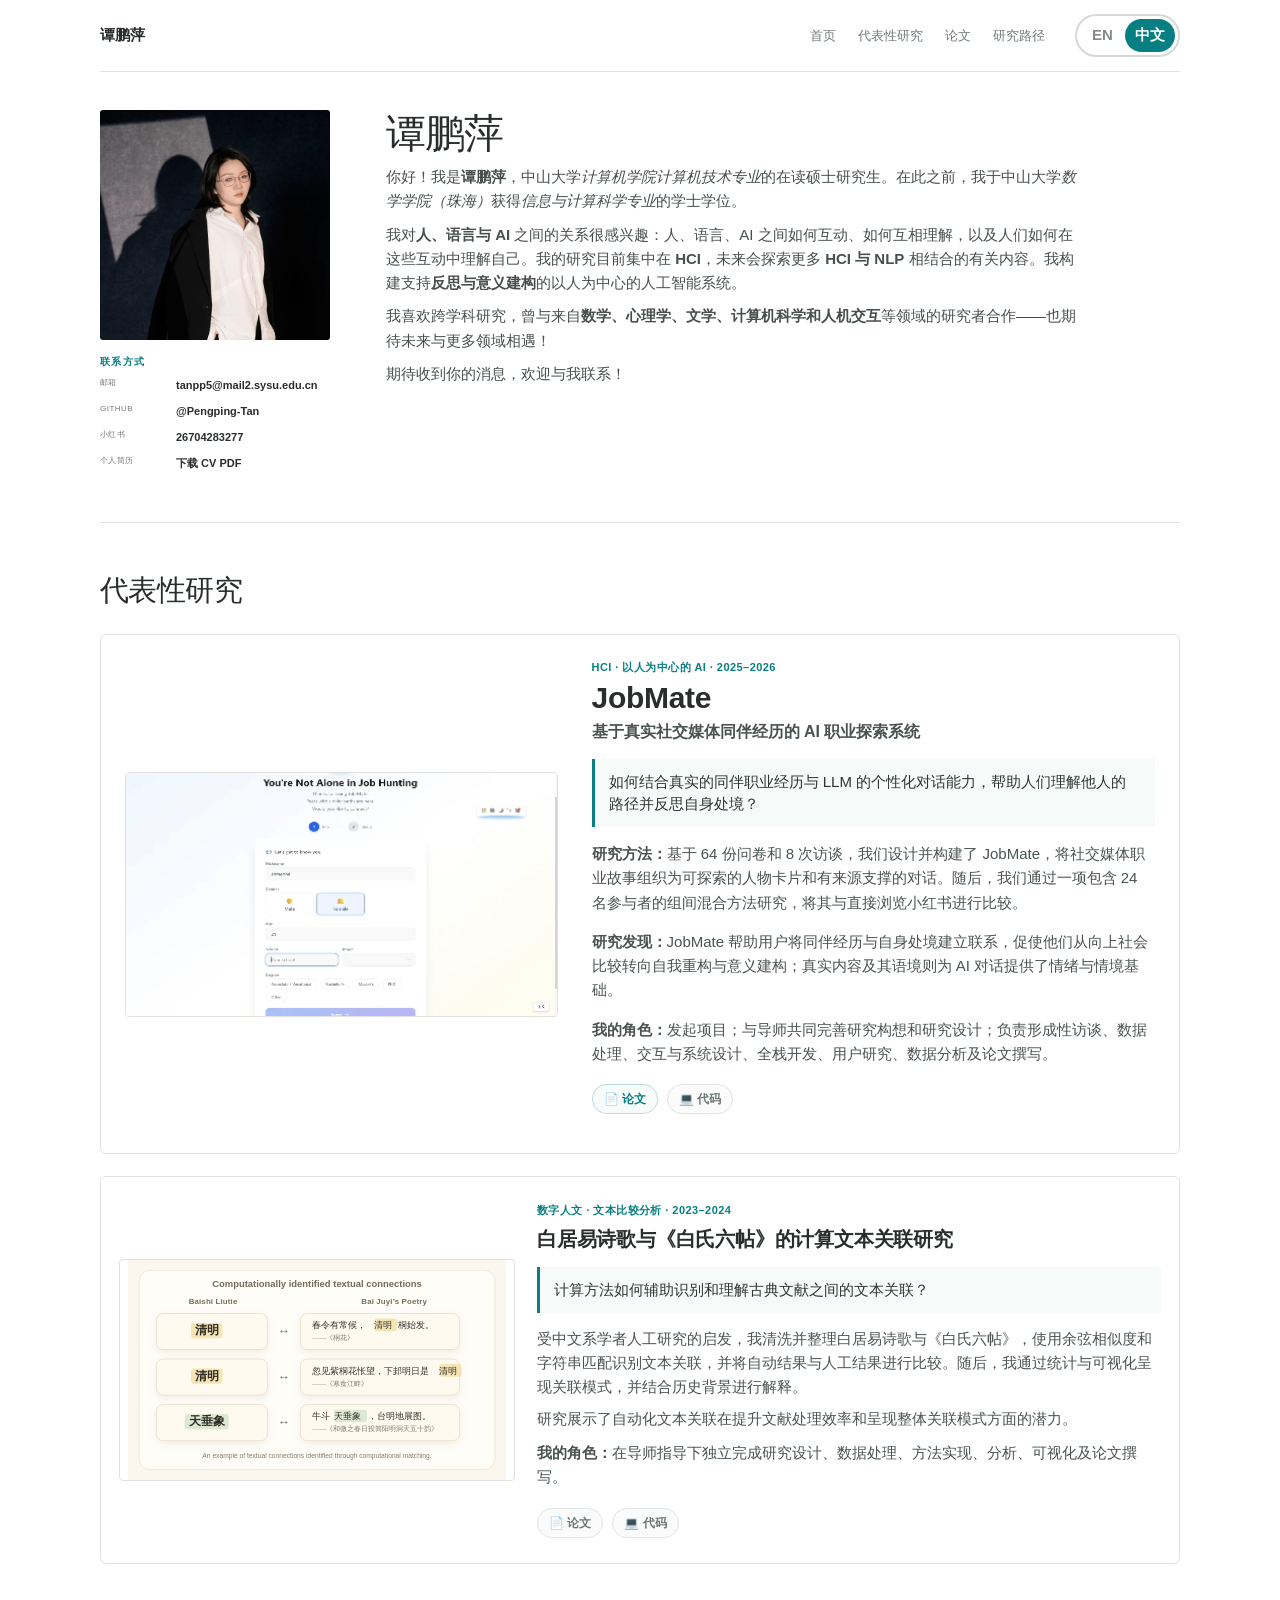
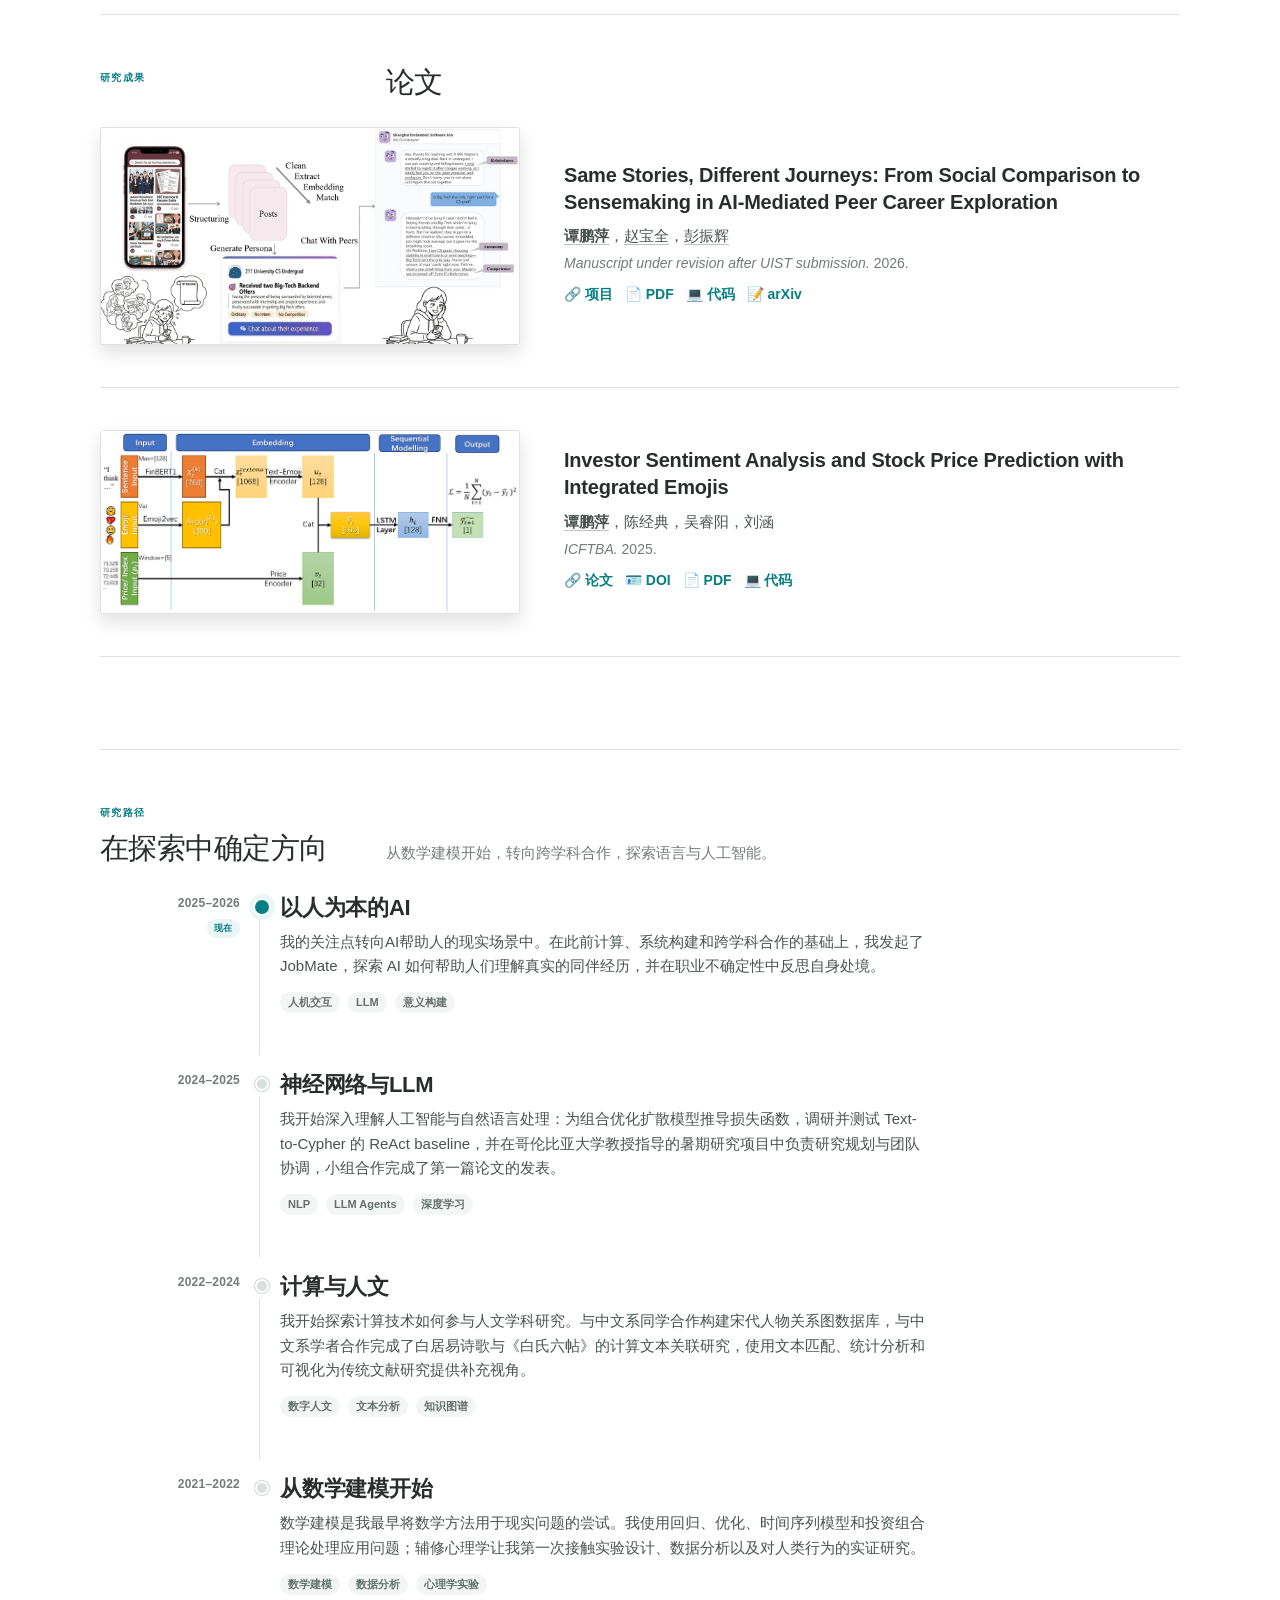
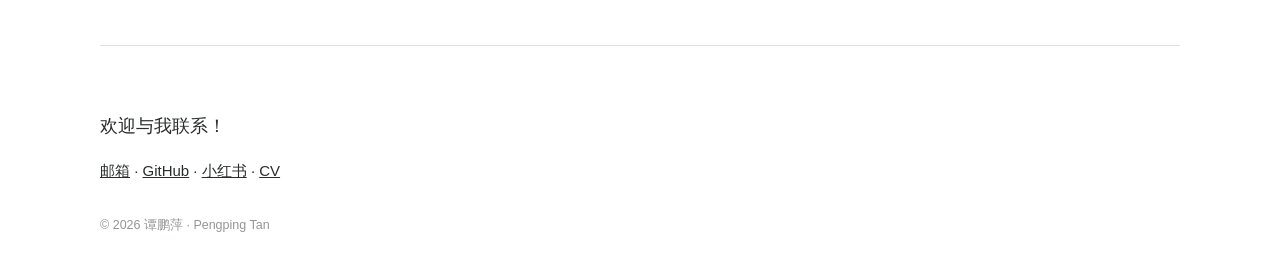
==== zh.html @ 279b1592 "Build personal academic homepage" ====
<!doctype html>
<html lang="zh-CN">
<head>
  <meta charset="utf-8">
  <meta name="viewport" content="width=device-width, initial-scale=1">
  <meta name="description" content="谭鹏萍——关注自我理解与人机交互的 HCI 研究者。">
  <title>谭鹏萍 · Pengping Tan</title>
  <link rel="stylesheet" href="style.css?v=20260719b">
</head>
<body>
  <header class="site-header">
    <a class="wordmark" href="#top">谭鹏萍</a>
    <nav aria-label="主导航"><a href="#top">首页</a><a href="#selected-research">代表性研究</a><a href="#publications">论文</a><a href="#journey">研究路径</a></nav>
    <div class="language-toggle" aria-label="语言切换"><a href="index.html">EN</a><a class="active" href="zh.html" aria-current="page">中文</a></div>
  </header>

  <main id="top">
    <section class="profile" id="about">
      <aside class="profile-side">
        <img class="portrait" src="assets/pengping-tan-square.jpeg" alt="谭鹏萍的个人照片">
        <div class="contact-list"><p class="eyebrow">联系方式</p><a href="mailto:tanpp5@mail2.sysu.edu.cn" target="_blank" rel="noopener noreferrer"><span>邮箱</span><strong>tanpp5@mail2.sysu.edu.cn</strong></a><a href="https://github.com/Pengping-Tan" target="_blank" rel="noopener noreferrer"><span>GitHub</span><strong>@Pengping-Tan</strong></a><a href="https://xhslink.com/m/71Q3UfZpTLi" target="_blank" rel="noopener noreferrer"><span>小红书</span><strong>26704283277</strong></a><a href="assets/Pengping-Tan-CV.pdf" download target="_blank" rel="noopener noreferrer"><span>个人简历</span><strong>下载 CV PDF</strong></a></div>
      </aside>
      <article class="about-copy">
        <h1>谭鹏萍</h1>
        <p>你好！我是<strong>谭鹏萍</strong>，中山大学<em>计算机学院计算机技术专业</em>的在读硕士研究生。在此之前，我于中山大学<em>数学学院（珠海）</em>获得<em>信息与计算科学专业</em>的学士学位。</p>
        <p>我对<strong>人、语言与 AI</strong> 之间的关系很感兴趣：人、语言、AI 之间如何互动、如何互相理解，以及人们如何在这些互动中理解自己。我的研究目前集中在 <strong>HCI</strong>，未来会探索更多 <strong>HCI 与 NLP</strong> 相结合的有关内容。我构建支持<strong>反思与意义建构</strong>的以人为中心的人工智能系统。</p>
        <p>我喜欢跨学科研究，曾与来自<strong>数学、心理学、文学、计算机科学和人机交互</strong>等领域的研究者合作——也期待未来与更多领域相遇！</p>
        <p>期待收到你的消息，欢迎与我联系！</p>
      </article>
    </section>

    <section class="section selected-research" id="selected-research">
      <header class="section-intro">
        <h2>代表性研究</h2>
      </header>

      <article class="featured-research-card">
        <div class="research-visual">
          <img src="assets/jobmate-demo.gif" alt="JobMate 动态演示">
        </div>
        <div class="research-copy">
          <p class="research-meta">HCI · 以人为中心的 AI · 2025–2026</p>
          <h3>JobMate</h3>
          <p class="research-subtitle"><strong>基于真实社交媒体同伴经历的 AI 职业探索系统</strong></p>
          <div class="research-question">如何结合真实的同伴职业经历与 LLM 的个性化对话能力，帮助人们理解他人的路径并反思自身处境？</div>
          <p><strong>研究方法：</strong>基于 64 份问卷和 8 次访谈，我们设计并构建了 JobMate，将社交媒体职业故事组织为可探索的人物卡片和有来源支撑的对话。随后，我们通过一项包含 24 名参与者的组间混合方法研究，将其与直接浏览小红书进行比较。</p>
          <p><strong>研究发现：</strong>JobMate 帮助用户将同伴经历与自身处境建立联系，促使他们从向上社会比较转向自我重构与意义建构；真实内容及其语境则为 AI 对话提供了情绪与情境基础。</p>
          <p class="role"><strong>我的角色：</strong>发起项目；与导师共同完善研究构想和研究设计；负责形成性访谈、数据处理、交互与系统设计、全栈开发、用户研究、数据分析及论文撰写。</p>
          <p class="research-links"><a href="assets/JobMateview.pdf" target="_blank" rel="noopener noreferrer">📄 论文</a><a href="#">💻 代码</a></p>
        </div>
      </article>

      <div class="research-grid">
        <article class="mini-research-card">
          <img src="assets/research-digital-humanities.svg?v=20260717d" alt="白居易诗歌与《白氏六帖》的计算文本关联研究示意图">
          <div>
            <p class="research-meta">数字人文 · 文本比较分析 · 2023–2024</p>
            <h3>白居易诗歌与《白氏六帖》的计算文本关联研究</h3>
            <div class="research-question">计算方法如何辅助识别和理解古典文献之间的文本关联？</div>
            <p>受中文系学者人工研究的启发，我清洗并整理白居易诗歌与《白氏六帖》，使用余弦相似度和字符串匹配识别文本关联，并将自动结果与人工结果进行比较。随后，我通过统计与可视化呈现关联模式，并结合历史背景进行解释。</p>
            <p>研究展示了自动化文本关联在提升文献处理效率和呈现整体关联模式方面的潜力。</p>
            <p class="role"><strong>我的角色：</strong>在导师指导下独立完成研究设计、数据处理、方法实现、分析、可视化及论文撰写。</p>
            <p class="research-links"><a href="#">📄 论文</a><a href="#">💻 代码</a></p>

          </div>
        </article>
      </div>
    </section>

    <section class="section publications" id="publications">
      <header><p class="eyebrow">研究成果</p><h2>论文</h2></header>
      <div class="publication-list">
        <article class="publication-card">
          <img src="assets/jobmate-overview-web.webp" alt="JobMate 系统概览图">
          <div>
            <h3>Same Stories, Different Journeys: From Social Comparison to Sensemaking in AI-Mediated Peer Career Exploration</h3>
            <p class="authors"><a href="#top"><strong>谭鹏萍</strong></a>，<a href="https://baoquanzhao.github.io/" target="_blank" rel="noopener noreferrer">赵宝全</a>，<a href="https://zhenhuipeng.com/" target="_blank" rel="noopener noreferrer">彭振辉</a></p>
            <p class="venue"><em>Manuscript under revision after UIST submission.</em> 2026.</p>
            <p class="pub-links"><a href="#">🔗 项目</a><a href="assets/JobMateview.pdf" target="_blank" rel="noopener noreferrer">📄 PDF</a><a href="#">💻 代码</a><a href="#">📝 arXiv</a></p>
          </div>
        </article>
        <article class="publication-card">
          <img src="assets/stock-paper-teaser.png" alt="股价预测论文系统框架图">
          <div>
            <h3>Investor Sentiment Analysis and Stock Price Prediction with Integrated Emojis</h3>
            <p class="authors"><a href="#top"><strong>谭鹏萍</strong></a>，陈经典，吴睿阳，刘涵</p>
            <p class="venue"><em>ICFTBA.</em> 2025.</p>
            <p class="pub-links"><a href="https://aemps.ewapub.com/article/view/28959" target="_blank" rel="noopener noreferrer">🔗 论文</a><a href="https://doi.org/10.54254/2754-1169/2025.GL28959" target="_blank" rel="noopener noreferrer">🪪 DOI</a><a href="#">📄 PDF</a><a href="#">💻 代码</a></p>
          </div>
        </article>
      </div>
    </section>

    <section class="section journey" id="journey">
      <header class="journey-heading">
        <div>
          <p class="eyebrow">研究路径</p>
          <h2>在探索中确定方向</h2>
        </div>
        <p>从数学建模开始，转向跨学科合作，探索语言与人工智能。</p>
      </header>
      <ol class="timeline">
        <li class="current">
          <div class="date"><span>2025&ndash;2026</span><em>现在</em></div>
          <div class="timeline-marker" aria-hidden="true"></div>
          <article>
            <h3>以人为本的AI</h3>
            <p>我的关注点转向AI帮助人的现实场景中。在此前计算、系统构建和跨学科合作的基础上，我发起了 JobMate，探索 AI 如何帮助人们理解真实的同伴经历，并在职业不确定性中反思自身处境。</p>
            <p class="tags"><span>人机交互</span><span>LLM</span><span>意义构建</span></p>
          </article>
        </li>
        <li>
          <div class="date"><span>2024&ndash;2025</span></div>
          <div class="timeline-marker" aria-hidden="true"></div>
          <article>
            <h3>神经网络与LLM</h3>
            <p>我开始深入理解人工智能与自然语言处理：为组合优化扩散模型推导损失函数，调研并测试 Text-to-Cypher 的 ReAct baseline，并在哥伦比亚大学教授指导的暑期研究项目中负责研究规划与团队协调，小组合作完成了第一篇论文的发表。</p>
            <p class="tags"><span>NLP</span><span>LLM Agents</span><span>深度学习</span></p>
          </article>
        </li>
        <li>
          <div class="date"><span>2022&ndash;2024</span></div>
          <div class="timeline-marker" aria-hidden="true"></div>
          <article>
            <h3>计算与人文</h3>
            <p>我开始探索计算技术如何参与人文学科研究。与中文系同学合作构建宋代人物关系图数据库，与中文系学者合作完成了白居易诗歌与《白氏六帖》的计算文本关联研究，使用文本匹配、统计分析和可视化为传统文献研究提供补充视角。</p>
            <p class="tags"><span>数字人文</span><span>文本分析</span><span>知识图谱</span></p>
          </article>
        </li>
        <li>
          <div class="date"><span>2021&ndash;2022</span></div>
          <div class="timeline-marker" aria-hidden="true"></div>
          <article>
            <h3>从数学建模开始</h3>
            <p>数学建模是我最早将数学方法用于现实问题的尝试。我使用回归、优化、时间序列模型和投资组合理论处理应用问题；辅修心理学让我第一次接触实验设计、数据分析以及对人类行为的实证研究。</p>
            <p class="tags"><span>数学建模</span><span>数据分析</span><span>心理学实验</span></p>
          </article>
        </li>
      </ol>
    </section>
  </main>

  <footer><p>欢迎与我联系！</p><p><a href="mailto:tanpp5@mail2.sysu.edu.cn" target="_blank" rel="noopener noreferrer">邮箱</a> · <a href="https://github.com/Pengping-Tan" target="_blank" rel="noopener noreferrer">GitHub</a> · <a href="https://xhslink.com/m/71Q3UfZpTLi" target="_blank" rel="noopener noreferrer">小红书</a> · <a href="assets/Pengping-Tan-CV.pdf" download target="_blank" rel="noopener noreferrer">CV</a></p><small>© 2026 谭鹏萍 · Pengping Tan</small></footer>
</body>
</html>
---- style.css ----
:root{--ink:#292d2c;--muted:#747b78;--paper:#fff;--line:#e1e2df;--accent:#087f83;--warm:#a75e43;--max:1080px}
*{box-sizing:border-box}html{scroll-behavior:smooth}body{margin:0;color:var(--ink);background:var(--paper);font-family:Inter,-apple-system,BlinkMacSystemFont,"Segoe UI","Noto Sans SC",sans-serif;font-size:15px;line-height:1.62}a{color:inherit}
.site-header,main,footer{width:min(var(--max),calc(100% - 48px));margin:auto}.site-header{min-height:72px;display:flex;align-items:center;gap:30px;border-bottom:1px solid var(--line)}.wordmark{margin-right:auto;font-weight:750;text-decoration:none}.site-header nav{display:flex;gap:22px}.site-header nav a{text-decoration:none;color:var(--muted);font-size:13px}.site-header nav a:hover{color:var(--ink)}
.language-toggle{display:flex;padding:3px;border:2px solid #d7d9d7;border-radius:999px;background:#fff}.language-toggle a{min-width:45px;padding:4px 10px;border-radius:999px;text-align:center;text-decoration:none;color:#858b89;font-weight:700}.language-toggle a.active{color:#fff;background:var(--accent)}
.eyebrow{margin:0 0 10px;color:var(--accent);font-size:10px;font-weight:800;letter-spacing:.13em;text-transform:uppercase}h1,h2{font-weight:500;letter-spacing:-.02em}
.profile{display:grid;grid-template-columns:230px 1fr;gap:56px;padding:38px 0 46px}.portrait{display:block;width:100%;aspect-ratio:1/1;object-fit:cover;object-position:center;border-radius:3px}.contact-list{margin-top:14px}.contact-list .eyebrow{margin-bottom:3px}.contact-list>a{display:grid;grid-template-columns:70px 1fr;gap:6px;padding:4px 0;text-decoration:none}.contact-list>a span{color:var(--muted);font-size:8px;text-transform:uppercase;letter-spacing:.06em}.contact-list>a strong{font-size:11px;font-weight:600}
.about-copy{padding-top:0}.about-copy h1{margin:0 0 7px;font-size:clamp(31px,3.3vw,40px);line-height:1.15}.affiliation{margin:0 0 16px;color:var(--muted);font-size:13px;line-height:1.45}.affiliation strong{color:#404745;font-size:15px}.about-copy>p:not(.eyebrow):not(.lead):not(.affiliation){max-width:690px;margin:9px 0;color:#48504d}.lead{max-width:720px;margin:0 0 12px;font-size:17px;line-height:1.5}.status{display:flex;gap:12px;margin-top:14px;padding:9px 12px;border-left:3px solid var(--warm);background:#f7f6f2;font-size:12px}.status strong{color:var(--warm);font-size:9px;text-transform:uppercase;letter-spacing:.08em}
.section{padding:50px 0;border-top:1px solid var(--line)}.section>header{display:grid;grid-template-columns:230px 1fr;gap:56px;margin-bottom:28px}.section>header .eyebrow{padding-top:5px}.section h2{margin:0;font-size:29px;line-height:1.2}.rows{margin-left:286px}.publication-list{margin-left:0}
.section-intro{display:block!important;margin-bottom:26px!important}.section-intro h2{margin:0 0 6px}.section-intro p{max-width:720px;margin:0;color:var(--muted)}.featured-research-card{display:grid;grid-template-columns:42% 1fr;gap:34px;align-items:center;padding:24px;border:1px solid var(--line);border-radius:6px;background:#fff}.research-visual img,.mini-research-card img{display:block;width:100%;height:auto;border:1px solid var(--line);border-radius:4px;background:#fff}.research-copy h3,.mini-research-card h3{margin:4px 0 4px;color:var(--ink);font-weight:720;letter-spacing:-.01em}.research-copy h3{font-size:30px;line-height:1.12}.mini-research-card h3{font-size:20px;line-height:1.28}.research-meta{margin:0;color:var(--accent);font-size:11px;font-weight:750;letter-spacing:.04em;text-transform:uppercase}.research-subtitle{margin:0 0 13px;color:#4a5350;font-size:16px}.research-question{margin:14px 0;padding:12px 14px;border-left:3px solid var(--accent);background:#f6faf9;color:#2e3633;font-size:15px;line-height:1.48}.research-copy p:not(.research-meta):not(.research-subtitle):not(.research-links),.mini-research-card p:not(.research-meta):not(.research-links){color:#4a5350}.role{margin-top:10px!important}.research-links{display:flex;flex-wrap:wrap;gap:12px;align-items:center;margin-top:14px!important}.research-links a{color:var(--accent);font-size:14px;font-weight:650;text-decoration:none}.research-links a:hover{text-decoration:underline;text-underline-offset:3px}.research-links .primary-link{padding:6px 12px;border-radius:999px;background:var(--accent);color:#fff}.research-links .primary-link:hover{text-decoration:none;background:#066c70}.research-grid{display:grid;grid-template-columns:1fr 1fr;gap:22px;margin-top:22px}.mini-research-card{display:grid;grid-template-rows:auto 1fr;gap:14px;padding:18px;border:1px solid var(--line);border-radius:6px;background:#fff}.mini-research-card img{aspect-ratio:16/9;object-fit:contain}.mini-research-card p{margin:7px 0}
.info-row{display:grid;grid-template-columns:190px 1fr;gap:40px;padding:0 0 25px}.date{padding-top:3px;text-align:right;color:#414846;font-size:12px}.info-row h3,.timeline h3{margin:0;font-size:19px;line-height:1.4}.institution{margin:1px 0;color:#4a5350;font-size:15px}.info-row div>p:last-child{margin:1px 0;color:var(--muted)}
.publication-card{display:grid;grid-template-columns:minmax(360px,420px) 1fr;gap:44px;align-items:center;padding:0 0 42px;margin-bottom:42px;border-bottom:1px solid var(--line)}.publication-card img{display:block;width:100%;height:auto;object-fit:contain;border:1px solid var(--line);border-radius:3px;background:#fff;box-shadow:0 8px 18px rgba(0,0,0,.12)}.publication-card h3{margin:0 0 8px;color:var(--ink);font-size:20px;font-weight:700;line-height:1.36;letter-spacing:-.01em}.publication-card p{margin:5px 0}.authors{color:#4a5350;font-size:15px;line-height:1.55}.authors a{color:inherit;font-weight:inherit;text-decoration:underline;text-decoration-thickness:1px;text-underline-offset:3px;text-decoration-color:rgba(74,83,80,.35)}.authors a:hover{text-decoration-color:currentColor}.venue{color:var(--muted);font-size:14px}.pub-links{display:flex;flex-wrap:wrap;gap:12px;margin-top:8px!important}.pub-links a{color:var(--accent);font-size:14px;font-weight:650;text-decoration:none}.pub-links a:hover{text-decoration:underline;text-underline-offset:3px}.pub-links a[href="#"]{cursor:default}
.journey-heading{align-items:end}.journey-heading>p{max-width:690px;margin:0;color:var(--muted)}.timeline{list-style:none;margin:8px 0 0;padding:0}.timeline li{position:relative;display:grid;grid-template-columns:140px 40px minmax(0,650px);gap:0;padding:0 0 58px}.timeline li:last-child{padding-bottom:0}.timeline li:not(:last-child)::after{content:"";position:absolute;left:159px;top:25px;bottom:16px;width:1px;background:#dfe3df}.timeline .date{padding-top:0;text-align:right;color:var(--muted);font-size:12px;font-weight:650;letter-spacing:.02em}.timeline .date span{display:block}.timeline .date em{display:inline-block;margin-top:6px;padding:2px 7px;border-radius:999px;background:#eaf6f5;color:var(--accent);font-size:9px;font-style:normal;font-weight:800;text-transform:uppercase;letter-spacing:.08em}.timeline-marker{position:relative;z-index:1;width:40px;height:26px}.timeline-marker::before{content:"";position:absolute;left:15px;top:6px;width:10px;height:10px;border-radius:999px;background:#d8dfdc;border:2px solid #fff;box-shadow:0 0 0 1px #cfd8d5}.timeline .current .timeline-marker::before{left:13px;top:4px;width:14px;height:14px;background:var(--accent);box-shadow:0 0 0 4px #eaf6f5}.timeline article{max-width:650px}.timeline h3{margin:0 0 8px;font-size:22px;line-height:1.28;font-weight:720;letter-spacing:-.01em}.timeline article>p{margin:0;color:#4a5350}.timeline article>p+p{margin-top:14px}.tags{display:flex;flex-wrap:wrap;gap:8px}.tags span{display:inline-block;padding:3px 8px;border-radius:999px;background:#f3f6f5;color:#65706d;font-size:11px;font-weight:650;line-height:1.35}.lesson{padding-left:12px;border-left:3px solid var(--accent);color:var(--muted);font-size:13px}
.blog-section{padding-left:286px}.blog-section h2{margin-bottom:7px}.blog-section>p:last-child{color:var(--muted)}footer{padding:48px 0 35px;border-top:1px solid var(--line)}footer>p:first-child{font-size:18px}footer small{display:block;margin-top:32px;color:#929794}
.research-grid{grid-template-columns:1fr}.mini-research-card{grid-template-columns:minmax(300px,38%) 1fr;grid-template-rows:auto;gap:22px;align-items:center}
.research-links{gap:9px;margin-top:18px!important}.research-links a{display:inline-flex;align-items:center;gap:5px;min-height:30px;padding:5px 11px;border:1px solid rgba(8,127,131,.24);border-radius:999px;background:#f7fbfa;color:#087f83;font-size:12px;font-weight:700;line-height:1;text-decoration:none;transition:background .18s ease,border-color .18s ease,transform .18s ease}.research-links a:hover{background:#edf8f7;border-color:rgba(8,127,131,.42);text-decoration:none;transform:translateY(-1px)}.research-links a[href="#"]{color:#6d7875;border-color:#dfe5e3;background:#fafbfa;cursor:default}.research-links a[href="#"]:hover{transform:none;background:#fafbfa;border-color:#dfe5e3}
@media(max-width:800px){.site-header,main,footer{width:min(var(--max),calc(100% - 30px))}.site-header{padding:13px 0;flex-wrap:wrap;gap:10px}.site-header nav{order:3;width:100%;overflow:auto}.profile{grid-template-columns:1fr;gap:30px;padding:40px 0 52px}.profile-side{max-width:250px}.about-copy{padding:0}.section{padding:46px 0}.section>header,.journey-heading{display:block}.section>header .eyebrow{padding:0}.section>header{margin-bottom:28px}.rows,.publication-list{margin-left:0}.info-row,.publication-card,.featured-research-card,.research-grid{grid-template-columns:1fr;gap:14px}.featured-research-card{padding:16px}.research-copy h3{font-size:27px}.publication-card img{max-width:100%}.date{text-align:left;color:var(--accent);font-size:12px;font-weight:700}.section h2{font-size:27px}.timeline{margin-top:4px}.timeline li{grid-template-columns:28px minmax(0,1fr);gap:0;padding-bottom:42px}.timeline li:not(:last-child)::after{left:13px;top:30px;bottom:14px}.timeline .date{grid-column:2;text-align:left;padding:0 0 5px;color:var(--accent)}.timeline-marker{grid-column:1;grid-row:1 / span 2;width:28px;height:auto}.timeline-marker::before{left:8px;top:7px}.timeline .current .timeline-marker::before{left:6px;top:5px}.timeline article{grid-column:2}.timeline h3{font-size:20px}.tags{gap:6px}.blog-section{padding-left:0}}
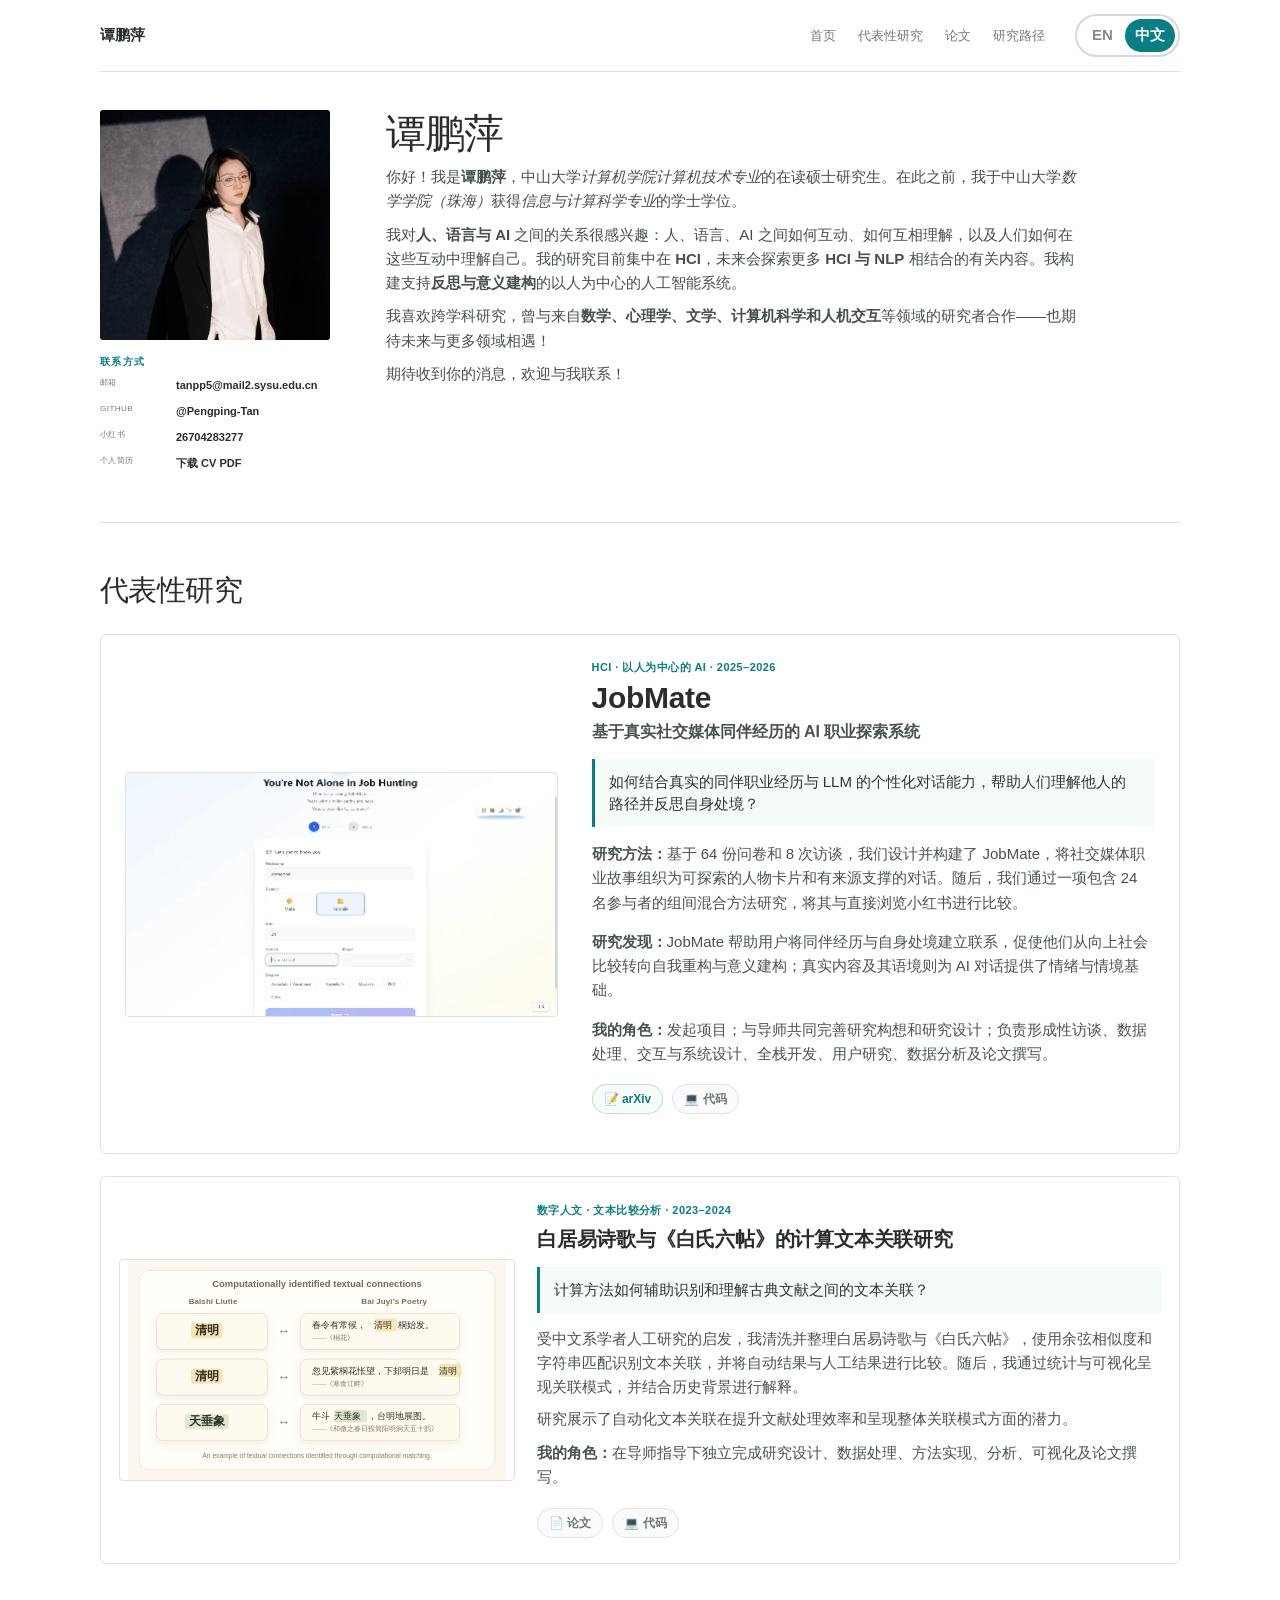
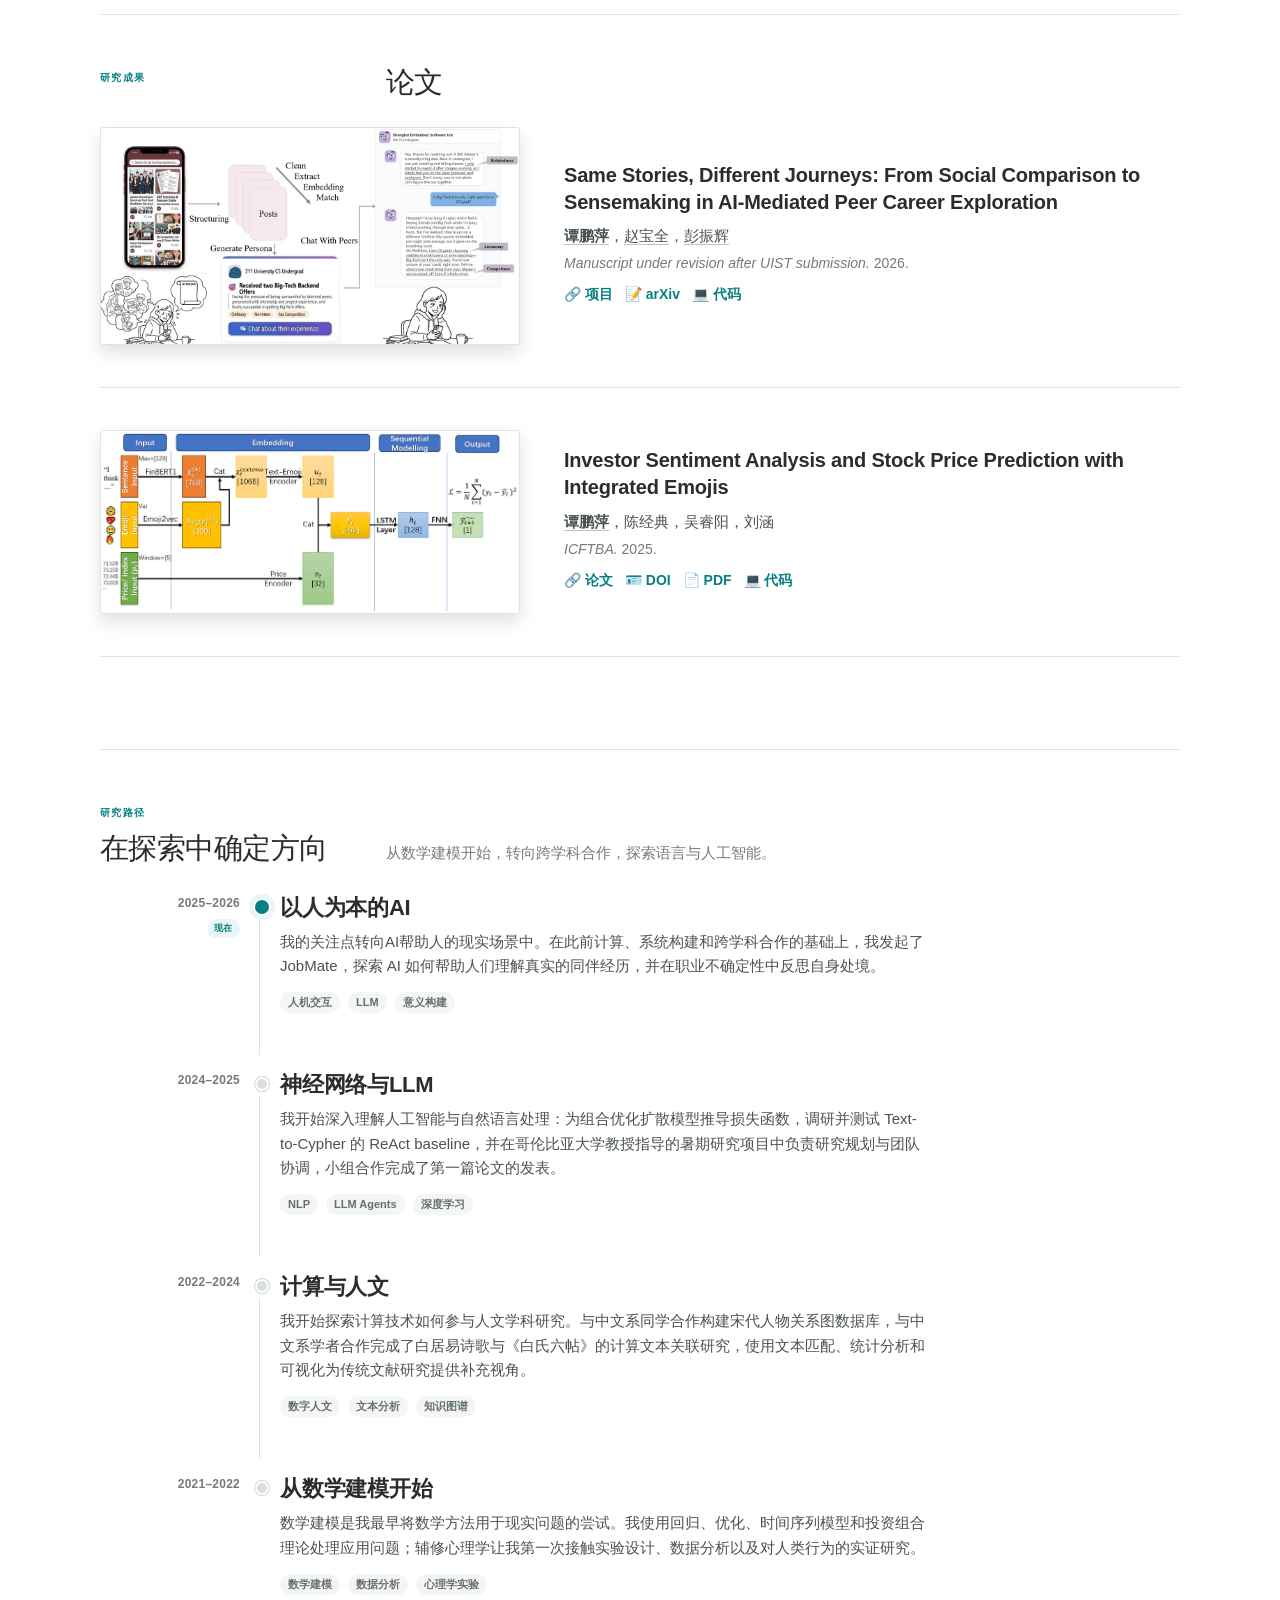
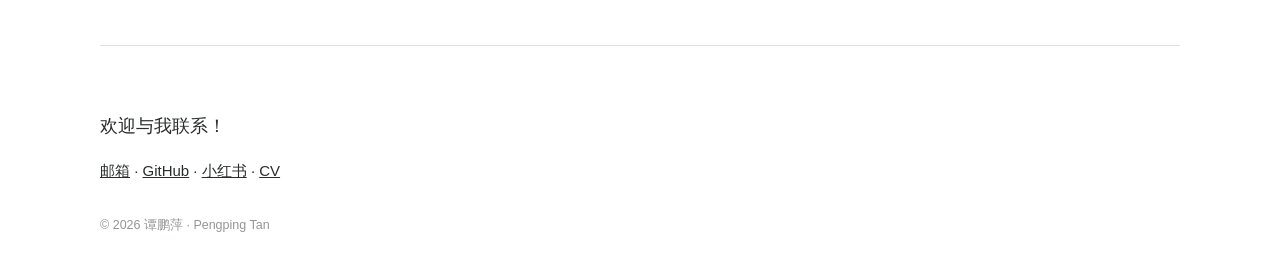
==== commit bc84a72b: "Update JobMate arXiv links and mobile research layout" ====
--- a/zh.html
+++ b/zh.html
@@ -5,7 +5,7 @@
   <meta name="viewport" content="width=device-width, initial-scale=1">
   <meta name="description" content="谭鹏萍——关注自我理解与人机交互的 HCI 研究者。">
   <title>谭鹏萍 · Pengping Tan</title>
-  <link rel="stylesheet" href="style.css?v=20260719b">
+  <link rel="stylesheet" href="style.css?v=20260720a">
 </head>
 <body>
   <header class="site-header">
@@ -46,7 +46,7 @@
           <p><strong>研究方法：</strong>基于 64 份问卷和 8 次访谈，我们设计并构建了 JobMate，将社交媒体职业故事组织为可探索的人物卡片和有来源支撑的对话。随后，我们通过一项包含 24 名参与者的组间混合方法研究，将其与直接浏览小红书进行比较。</p>
           <p><strong>研究发现：</strong>JobMate 帮助用户将同伴经历与自身处境建立联系，促使他们从向上社会比较转向自我重构与意义建构；真实内容及其语境则为 AI 对话提供了情绪与情境基础。</p>
           <p class="role"><strong>我的角色：</strong>发起项目；与导师共同完善研究构想和研究设计；负责形成性访谈、数据处理、交互与系统设计、全栈开发、用户研究、数据分析及论文撰写。</p>
-          <p class="research-links"><a href="assets/JobMateview.pdf" target="_blank" rel="noopener noreferrer">📄 论文</a><a href="#">💻 代码</a></p>
+          <p class="research-links"><a href="https://arxiv.org/abs/2607.11039" target="_blank" rel="noopener noreferrer">📝 arXiv</a><a href="#">💻 代码</a></p>
         </div>
       </article>
 
@@ -76,7 +76,7 @@
             <h3>Same Stories, Different Journeys: From Social Comparison to Sensemaking in AI-Mediated Peer Career Exploration</h3>
             <p class="authors"><a href="#top"><strong>谭鹏萍</strong></a>，<a href="https://baoquanzhao.github.io/" target="_blank" rel="noopener noreferrer">赵宝全</a>，<a href="https://zhenhuipeng.com/" target="_blank" rel="noopener noreferrer">彭振辉</a></p>
             <p class="venue"><em>Manuscript under revision after UIST submission.</em> 2026.</p>
-            <p class="pub-links"><a href="#">🔗 项目</a><a href="assets/JobMateview.pdf" target="_blank" rel="noopener noreferrer">📄 PDF</a><a href="#">💻 代码</a><a href="#">📝 arXiv</a></p>
+            <p class="pub-links"><a href="#">🔗 项目</a><a href="https://arxiv.org/abs/2607.11039" target="_blank" rel="noopener noreferrer">📝 arXiv</a><a href="#">💻 代码</a></p>
           </div>
         </article>
         <article class="publication-card">
--- a/style.css
+++ b/style.css
@@ -13,4 +13,4 @@
 .blog-section{padding-left:286px}.blog-section h2{margin-bottom:7px}.blog-section>p:last-child{color:var(--muted)}footer{padding:48px 0 35px;border-top:1px solid var(--line)}footer>p:first-child{font-size:18px}footer small{display:block;margin-top:32px;color:#929794}
 .research-grid{grid-template-columns:1fr}.mini-research-card{grid-template-columns:minmax(300px,38%) 1fr;grid-template-rows:auto;gap:22px;align-items:center}
 .research-links{gap:9px;margin-top:18px!important}.research-links a{display:inline-flex;align-items:center;gap:5px;min-height:30px;padding:5px 11px;border:1px solid rgba(8,127,131,.24);border-radius:999px;background:#f7fbfa;color:#087f83;font-size:12px;font-weight:700;line-height:1;text-decoration:none;transition:background .18s ease,border-color .18s ease,transform .18s ease}.research-links a:hover{background:#edf8f7;border-color:rgba(8,127,131,.42);text-decoration:none;transform:translateY(-1px)}.research-links a[href="#"]{color:#6d7875;border-color:#dfe5e3;background:#fafbfa;cursor:default}.research-links a[href="#"]:hover{transform:none;background:#fafbfa;border-color:#dfe5e3}
-@media(max-width:800px){.site-header,main,footer{width:min(var(--max),calc(100% - 30px))}.site-header{padding:13px 0;flex-wrap:wrap;gap:10px}.site-header nav{order:3;width:100%;overflow:auto}.profile{grid-template-columns:1fr;gap:30px;padding:40px 0 52px}.profile-side{max-width:250px}.about-copy{padding:0}.section{padding:46px 0}.section>header,.journey-heading{display:block}.section>header .eyebrow{padding:0}.section>header{margin-bottom:28px}.rows,.publication-list{margin-left:0}.info-row,.publication-card,.featured-research-card,.research-grid{grid-template-columns:1fr;gap:14px}.featured-research-card{padding:16px}.research-copy h3{font-size:27px}.publication-card img{max-width:100%}.date{text-align:left;color:var(--accent);font-size:12px;font-weight:700}.section h2{font-size:27px}.timeline{margin-top:4px}.timeline li{grid-template-columns:28px minmax(0,1fr);gap:0;padding-bottom:42px}.timeline li:not(:last-child)::after{left:13px;top:30px;bottom:14px}.timeline .date{grid-column:2;text-align:left;padding:0 0 5px;color:var(--accent)}.timeline-marker{grid-column:1;grid-row:1 / span 2;width:28px;height:auto}.timeline-marker::before{left:8px;top:7px}.timeline .current .timeline-marker::before{left:6px;top:5px}.timeline article{grid-column:2}.timeline h3{font-size:20px}.tags{gap:6px}.blog-section{padding-left:0}}
+@media(max-width:800px){.site-header,main,footer{width:min(var(--max),calc(100% - 30px))}.site-header{padding:13px 0;flex-wrap:wrap;gap:10px}.site-header nav{order:3;width:100%;overflow:auto}.profile{grid-template-columns:1fr;gap:30px;padding:40px 0 52px}.profile-side{max-width:250px}.about-copy{padding:0}.section{padding:46px 0}.section>header,.journey-heading{display:block}.section>header .eyebrow{padding:0}.section>header{margin-bottom:28px}.rows,.publication-list{margin-left:0}.info-row,.publication-card,.featured-research-card,.research-grid,.mini-research-card{grid-template-columns:1fr;gap:14px}.featured-research-card{padding:16px}.mini-research-card{grid-template-rows:auto;padding:16px}.mini-research-card img{width:100%;max-width:100%;aspect-ratio:auto}.research-copy h3{font-size:27px}.publication-card img{max-width:100%}.date{text-align:left;color:var(--accent);font-size:12px;font-weight:700}.section h2{font-size:27px}.timeline{margin-top:4px}.timeline li{grid-template-columns:28px minmax(0,1fr);gap:0;padding-bottom:42px}.timeline li:not(:last-child)::after{left:13px;top:30px;bottom:14px}.timeline .date{grid-column:2;text-align:left;padding:0 0 5px;color:var(--accent)}.timeline-marker{grid-column:1;grid-row:1 / span 2;width:28px;height:auto}.timeline-marker::before{left:8px;top:7px}.timeline .current .timeline-marker::before{left:6px;top:5px}.timeline article{grid-column:2}.timeline h3{font-size:20px}.tags{gap:6px}.blog-section{padding-left:0}}
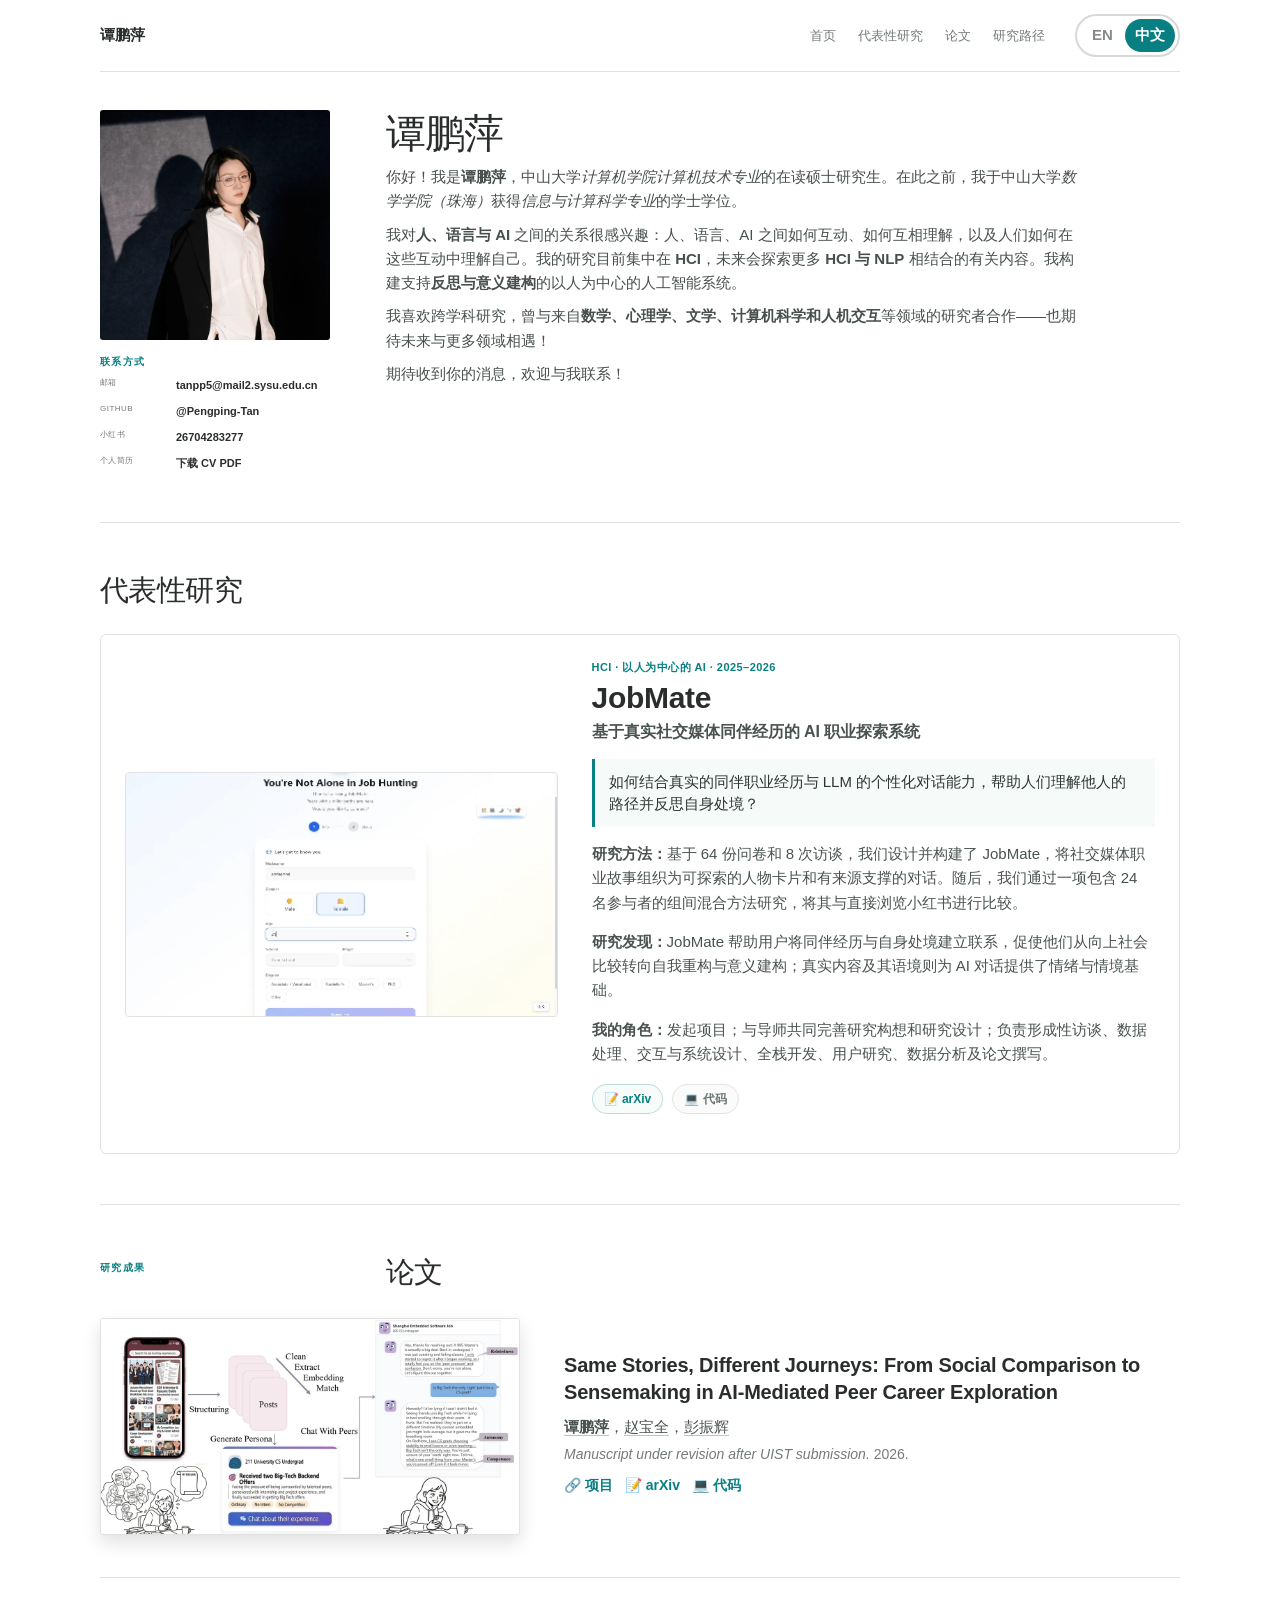
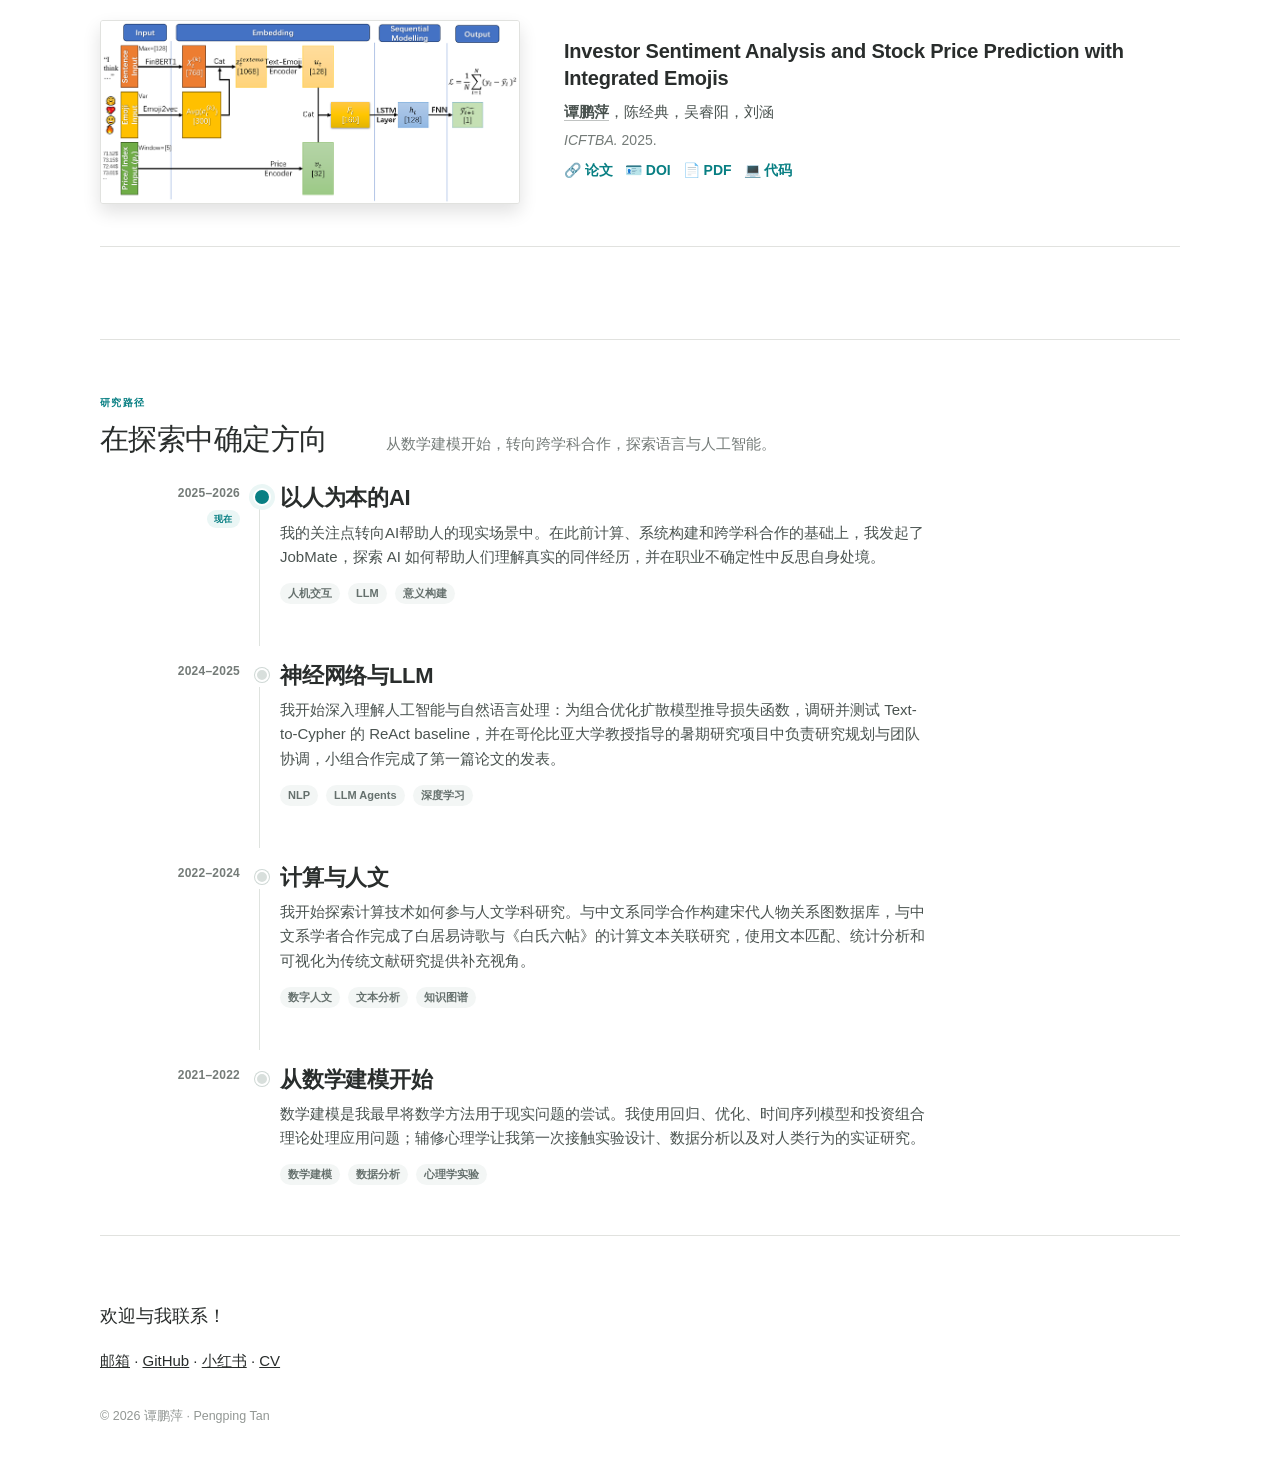
==== commit e404e1ab: "Update zh.html" ====
--- a/zh.html
+++ b/zh.html
@@ -18,7 +18,7 @@
     <section class="profile" id="about">
       <aside class="profile-side">
         <img class="portrait" src="assets/pengping-tan-square.jpeg" alt="谭鹏萍的个人照片">
-        <div class="contact-list"><p class="eyebrow">联系方式</p><a href="mailto:tanpp5@mail2.sysu.edu.cn" target="_blank" rel="noopener noreferrer"><span>邮箱</span><strong>tanpp5@mail2.sysu.edu.cn</strong></a><a href="https://github.com/Pengping-Tan" target="_blank" rel="noopener noreferrer"><span>GitHub</span><strong>@Pengping-Tan</strong></a><a href="https://xhslink.com/m/71Q3UfZpTLi" target="_blank" rel="noopener noreferrer"><span>小红书</span><strong>26704283277</strong></a><a href="assets/Pengping-Tan-CV.pdf" download target="_blank" rel="noopener noreferrer"><span>个人简历</span><strong>下载 CV PDF</strong></a></div>
+        <div class="contact-list"><p class="eyebrow">联系方式</p><a href="mailto:tanpp5@mail2.sysu.edu.cn" target="_blank" rel="noopener noreferrer"><span>邮箱</span><strong>tanpp5@mail2.sysu.edu.cn</strong></a><a href="https://github.com/Pengping-Tan" target="_blank" rel="noopener noreferrer"><span>GitHub</span><strong>@Pengping-Tan</strong></a><a href="https://xhslink.com/m/71Q3UfZpTLi" target="_blank" rel="noopener noreferrer"><span>小红书</span><strong>26704283277</strong></a><a href="assets/Pengping_Tan_CV.pdf" download target="_blank" rel="noopener noreferrer"><span>个人简历</span><strong>下载 CV PDF</strong></a></div>
       </aside>
       <article class="about-copy">
         <h1>谭鹏萍</h1>
@@ -50,21 +50,7 @@
         </div>
       </article>
 
-      <div class="research-grid">
-        <article class="mini-research-card">
-          <img src="assets/research-digital-humanities.svg?v=20260717d" alt="白居易诗歌与《白氏六帖》的计算文本关联研究示意图">
-          <div>
-            <p class="research-meta">数字人文 · 文本比较分析 · 2023–2024</p>
-            <h3>白居易诗歌与《白氏六帖》的计算文本关联研究</h3>
-            <div class="research-question">计算方法如何辅助识别和理解古典文献之间的文本关联？</div>
-            <p>受中文系学者人工研究的启发，我清洗并整理白居易诗歌与《白氏六帖》，使用余弦相似度和字符串匹配识别文本关联，并将自动结果与人工结果进行比较。随后，我通过统计与可视化呈现关联模式，并结合历史背景进行解释。</p>
-            <p>研究展示了自动化文本关联在提升文献处理效率和呈现整体关联模式方面的潜力。</p>
-            <p class="role"><strong>我的角色：</strong>在导师指导下独立完成研究设计、数据处理、方法实现、分析、可视化及论文撰写。</p>
-            <p class="research-links"><a href="#">📄 论文</a><a href="#">💻 代码</a></p>
-
-          </div>
-        </article>
-      </div>
+    
     </section>
 
     <section class="section publications" id="publications">
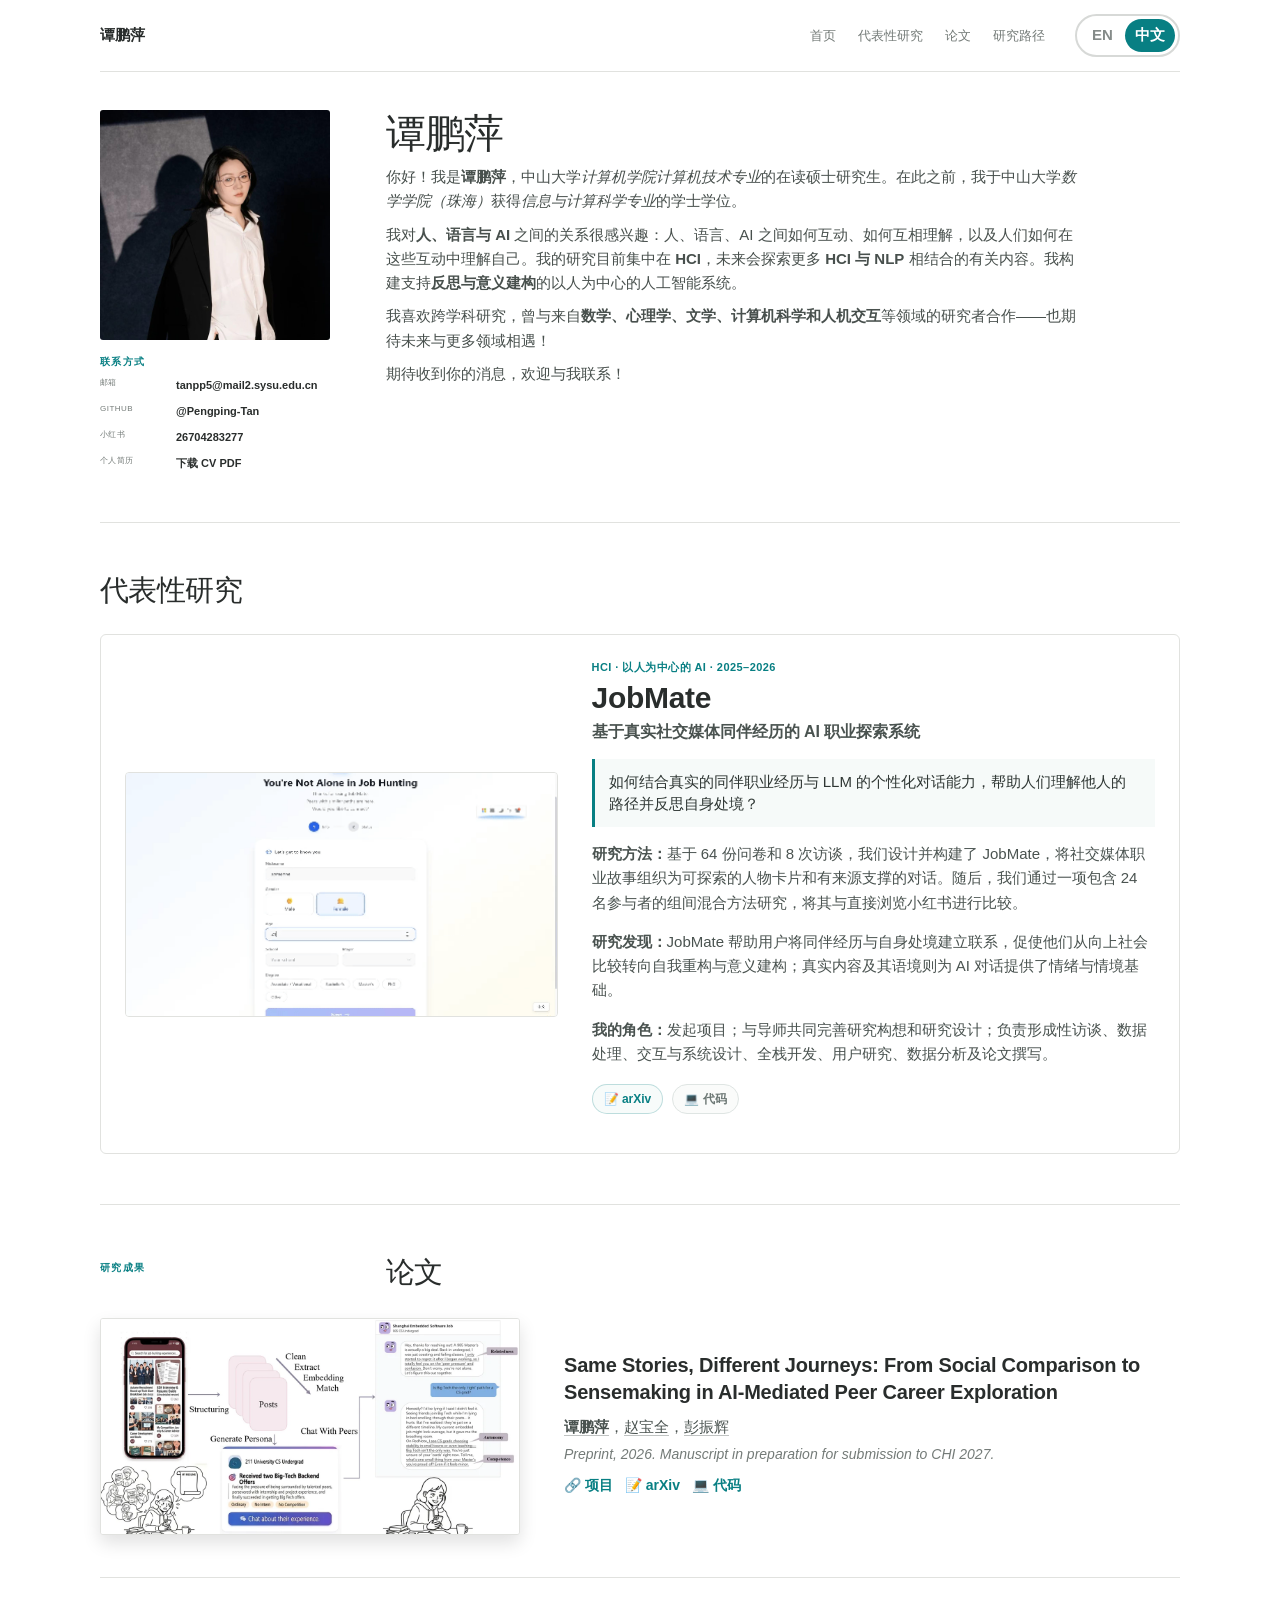
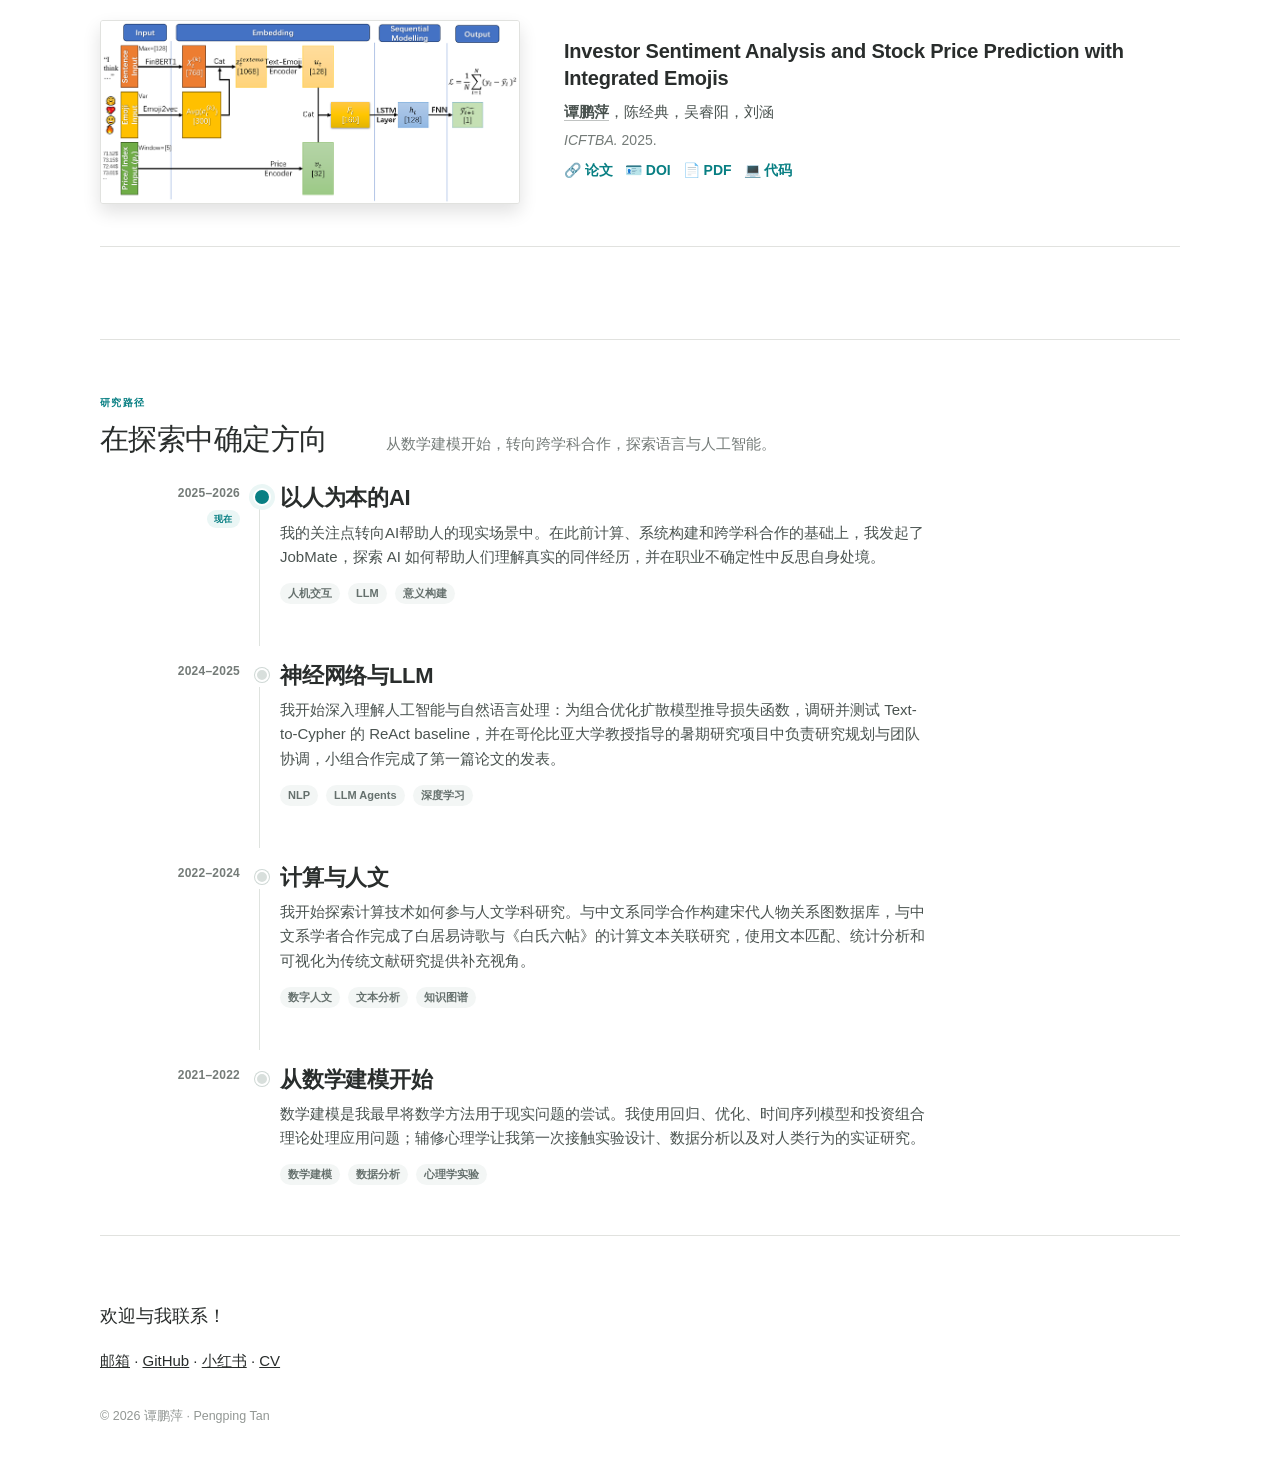
==== commit 41aad87e: "Update manuscript status and submission details" ====
--- a/zh.html
+++ b/zh.html
@@ -61,7 +61,7 @@
           <div>
             <h3>Same Stories, Different Journeys: From Social Comparison to Sensemaking in AI-Mediated Peer Career Exploration</h3>
             <p class="authors"><a href="#top"><strong>谭鹏萍</strong></a>，<a href="https://baoquanzhao.github.io/" target="_blank" rel="noopener noreferrer">赵宝全</a>，<a href="https://zhenhuipeng.com/" target="_blank" rel="noopener noreferrer">彭振辉</a></p>
-            <p class="venue"><em>Manuscript under revision after UIST submission.</em> 2026.</p>
+            <p class="venue"><em>Preprint, 2026. Manuscript in preparation for submission to CHI 2027.</em></p>
             <p class="pub-links"><a href="#">🔗 项目</a><a href="https://arxiv.org/abs/2607.11039" target="_blank" rel="noopener noreferrer">📝 arXiv</a><a href="#">💻 代码</a></p>
           </div>
         </article>
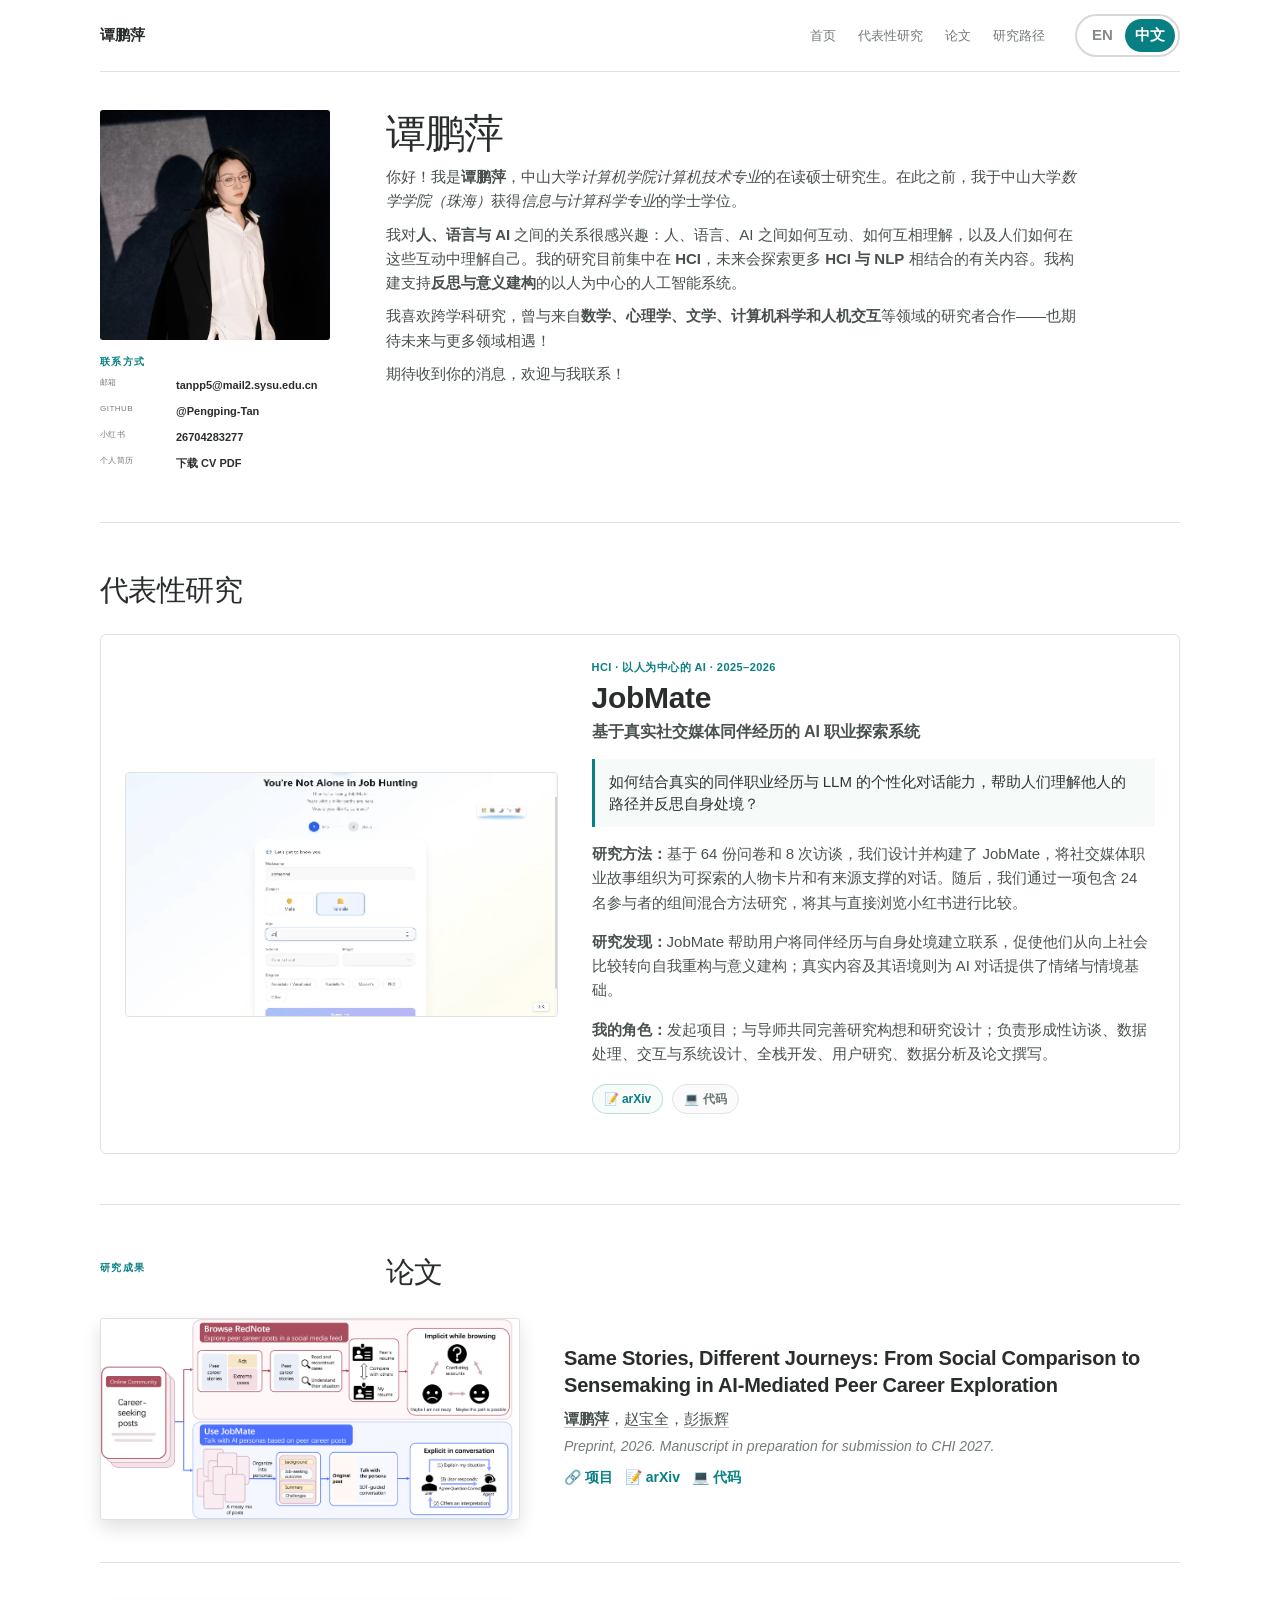
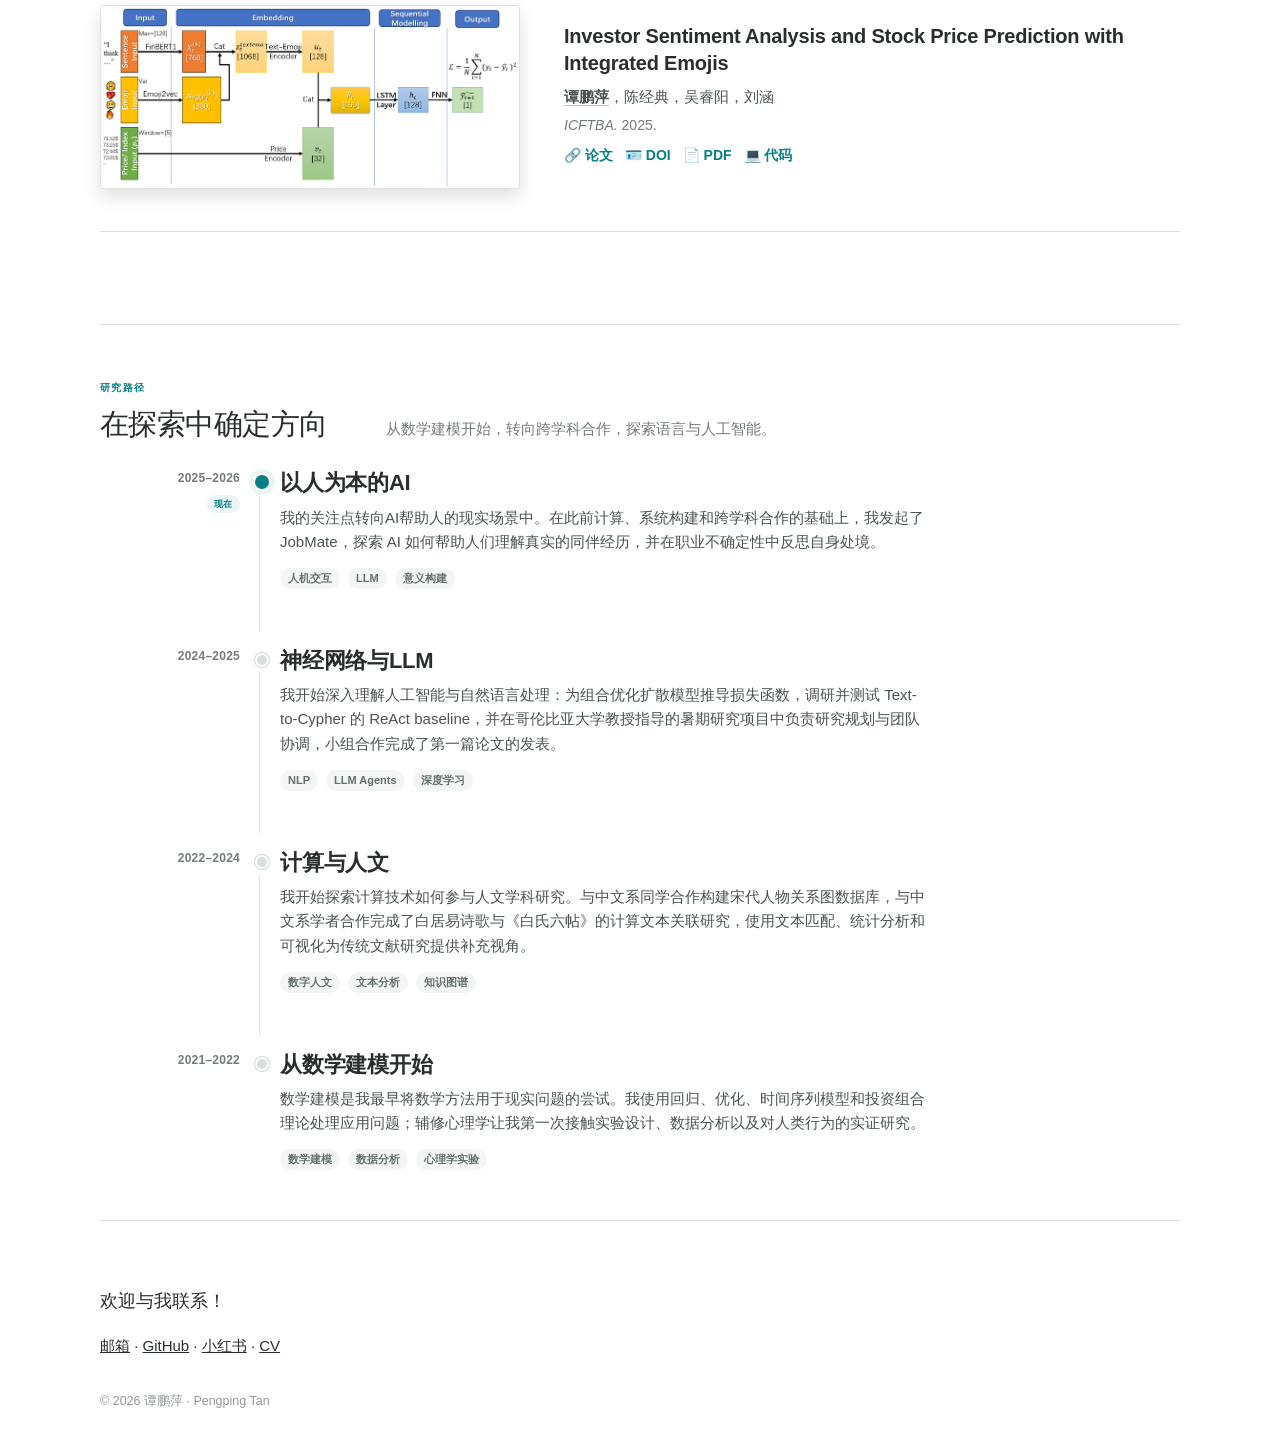
==== commit 5063bb75: "Use PNG for JobMate overview" ====
--- a/zh.html
+++ b/zh.html
@@ -57,7 +57,7 @@
       <header><p class="eyebrow">研究成果</p><h2>论文</h2></header>
       <div class="publication-list">
         <article class="publication-card">
-          <img src="assets/jobmate-overview-web.webp" alt="JobMate 系统概览图">
+          <img src="assets/jobmate-overview.png" alt="JobMate 系统概览图">
           <div>
             <h3>Same Stories, Different Journeys: From Social Comparison to Sensemaking in AI-Mediated Peer Career Exploration</h3>
             <p class="authors"><a href="#top"><strong>谭鹏萍</strong></a>，<a href="https://baoquanzhao.github.io/" target="_blank" rel="noopener noreferrer">赵宝全</a>，<a href="https://zhenhuipeng.com/" target="_blank" rel="noopener noreferrer">彭振辉</a></p>
